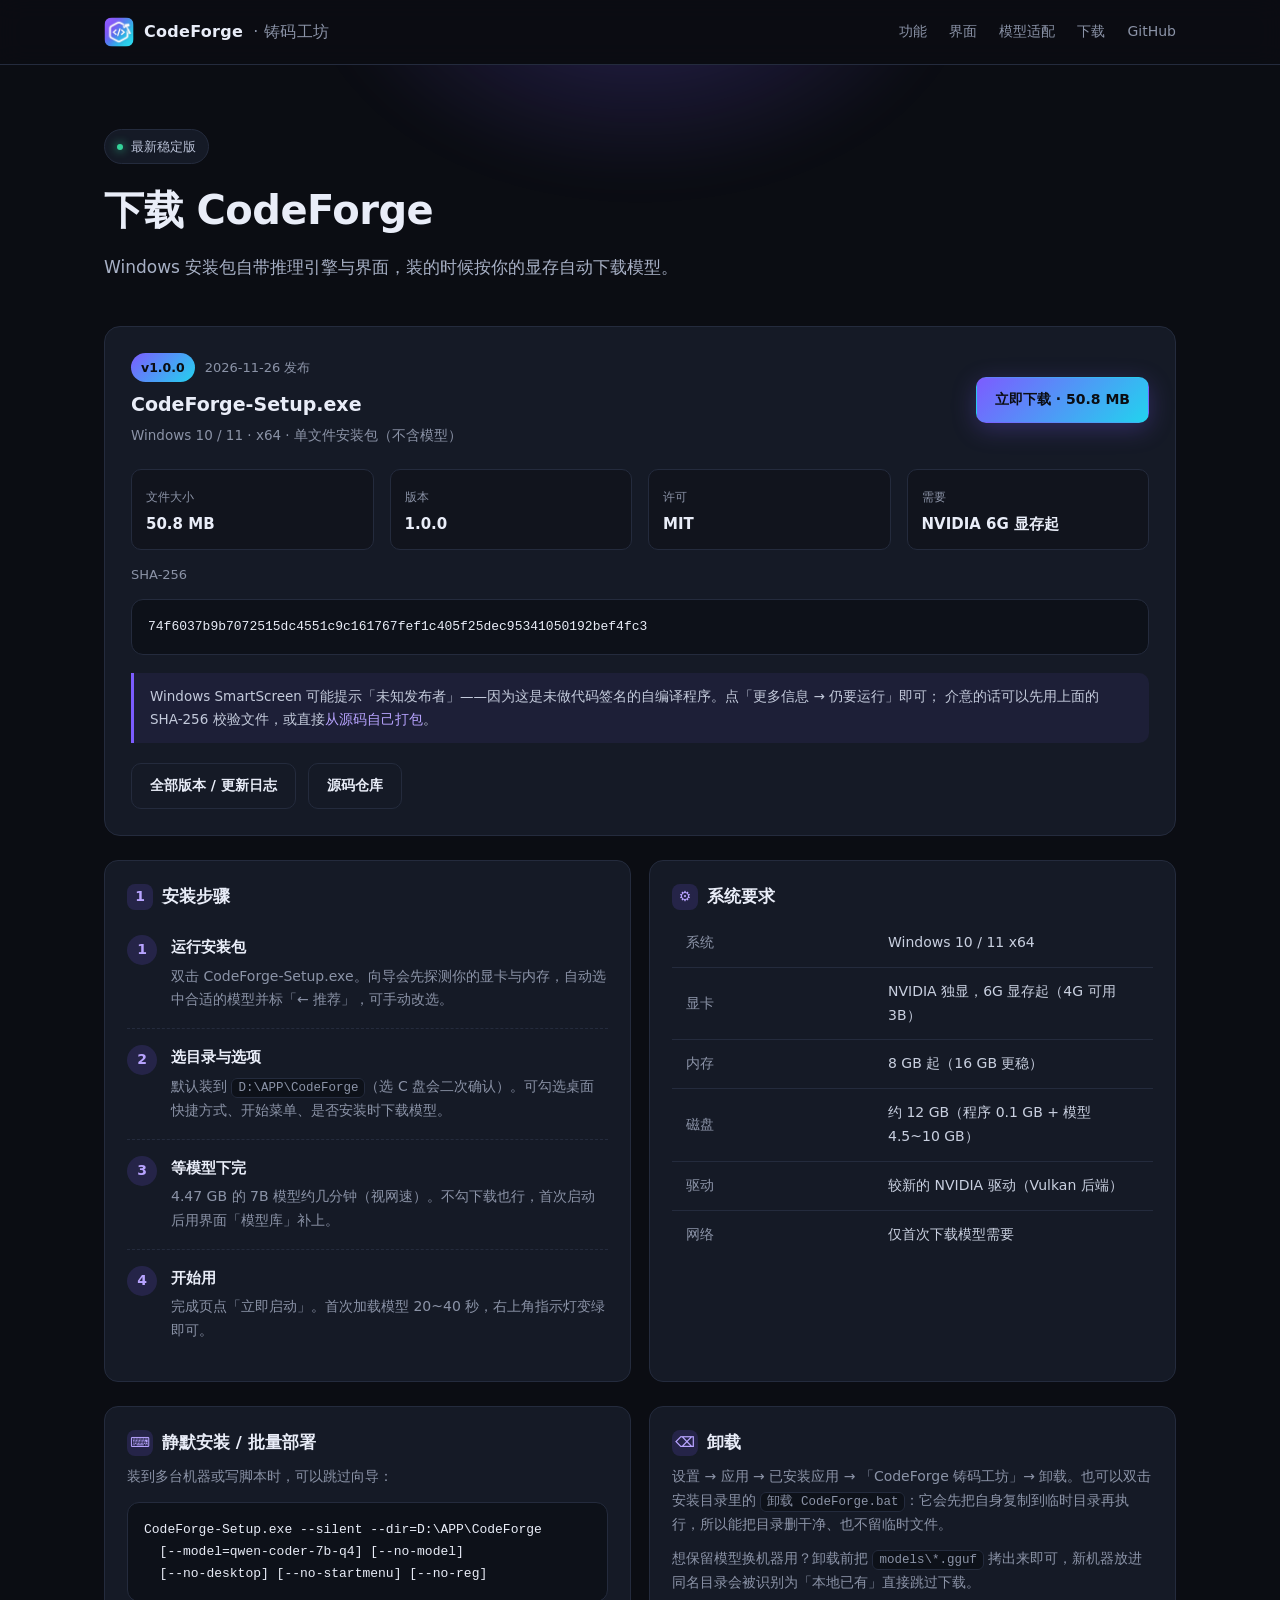
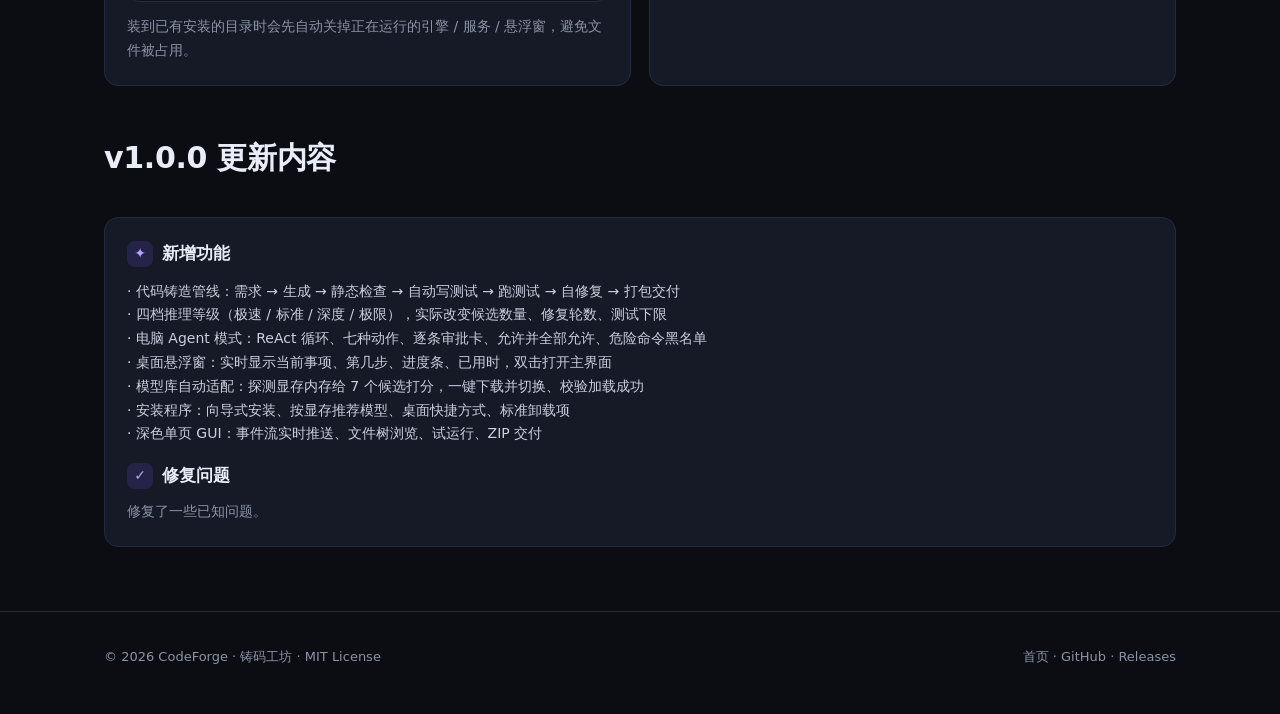
==== docs/download.html @ cc65943a "feat: CodeForge 铸码工坊 v1.0.0 — 本地 AI 代码工坊 + 电脑 Agent" ====
<!DOCTYPE html>
<html lang="zh-CN">
<head>
<meta charset="utf-8">
<meta name="viewport" content="width=device-width,initial-scale=1">
<title>下载 CodeForge · 铸码工坊</title>
<meta name="description" content="下载 CodeForge 铸码工坊：完全本地运行的 AI 代码工坊 + 电脑 Agent。Windows 安装包、版本校验值、系统要求与安装步骤。">
<link rel="icon" href="../assets/codeforge.ico">
<link rel="stylesheet" href="style.css">
</head>
<body>

<div class="nav">
  <div class="wrap">
    <a class="brand" href="index.html"><img src="../assets/icon256.png" alt="">CodeForge<span style="color:var(--mut);font-weight:400">· 铸码工坊</span></a>
    <nav>
      <a href="index.html#features">功能</a>
      <a href="index.html#shots">界面</a>
      <a href="index.html#models">模型适配</a>
      <a href="download.html">下载</a>
      <a href="https://github.com/zgs7157/CodeForge" target="_blank" rel="noopener">GitHub</a>
    </nav>
  </div>
</div>

<header class="hero" style="padding:64px 0 34px">
  <div class="wrap">
    <div class="eyebrow"><span class="dot"></span> 最新稳定版</div>
    <h1 style="font-size:clamp(28px,3.6vw,40px)">下载 CodeForge</h1>
    <p class="lead" style="margin-bottom:0">Windows 安装包自带推理引擎与界面，装的时候按你的显存自动下载模型。</p>
  </div>
</header>

<section style="padding-top:10px">
  <div class="wrap">
    <div class="dcard">
      <div class="dhead">
        <div>
          <div style="display:flex;align-items:center;gap:10px;margin-bottom:6px">
            <span class="vtag">v1.0.0</span>
            <span style="color:var(--mut);font-size:13px">2026-11-26 发布</span>
          </div>
          <h3 style="margin:0 0 4px;font-size:19px">CodeForge-Setup.exe</h3>
          <p style="margin:0;color:var(--mut);font-size:13.5px">Windows 10 / 11 · x64 · 单文件安装包（不含模型）</p>
        </div>
        <a class="btn btn-primary" href="https://github.com/zgs7157/CodeForge/releases/latest/download/CodeForge-Setup.exe">立即下载 · 50.8 MB</a>
      </div>

      <div class="kv">
        <div><span>文件大小</span><b>50.8 MB</b></div>
        <div><span>版本</span><b>1.0.0</b></div>
        <div><span>许可</span><b>MIT</b></div>
        <div><span>需要</span><b>NVIDIA 6G 显存起</b></div>
      </div>

      <p style="color:var(--mut);font-size:13px;margin:14px 0 6px">SHA-256</p>
      <pre>74f6037b9b7072515dc4551c9c161767fef1c405f25dec95341050192bef4fc3</pre>

      <div class="note" style="margin-top:18px">
        Windows SmartScreen 可能提示「未知发布者」——因为这是未做代码签名的自编译程序。点「更多信息 → 仍要运行」即可；
        介意的话可以先用上面的 SHA-256 校验文件，或直接<a href="https://github.com/zgs7157/CodeForge" target="_blank" rel="noopener" style="color:#b8a4ff">从源码自己打包</a>。
      </div>

      <div style="display:flex;flex-wrap:wrap;gap:12px;margin-top:20px">
        <a class="btn btn-ghost" href="https://github.com/zgs7157/CodeForge/releases" target="_blank" rel="noopener">全部版本 / 更新日志</a>
        <a class="btn btn-ghost" href="https://github.com/zgs7157/CodeForge" target="_blank" rel="noopener">源码仓库</a>
      </div>
    </div>

    <div class="grid g2" style="margin-top:24px">
      <div class="card">
        <h3><span class="ic">1</span>安装步骤</h3>
        <div class="steps">
          <div class="step"><div class="num">1</div><div><h4>运行安装包</h4><p>双击 CodeForge-Setup.exe。向导会先探测你的显卡与内存，自动选中合适的模型并标「← 推荐」，可手动改选。</p></div></div>
          <div class="step"><div class="num">2</div><div><h4>选目录与选项</h4><p>默认装到 <code class="inl">D:\APP\CodeForge</code>（选 C 盘会二次确认）。可勾选桌面快捷方式、开始菜单、是否安装时下载模型。</p></div></div>
          <div class="step"><div class="num">3</div><div><h4>等模型下完</h4><p>4.47 GB 的 7B 模型约几分钟（视网速）。不勾下载也行，首次启动后用界面「模型库」补上。</p></div></div>
          <div class="step"><div class="num">4</div><div><h4>开始用</h4><p>完成页点「立即启动」。首次加载模型 20~40 秒，右上角指示灯变绿即可。</p></div></div>
        </div>
      </div>

      <div class="card">
        <h3><span class="ic">⚙</span>系统要求</h3>
        <table style="margin-top:6px">
          <tbody>
            <tr><td style="width:42%;color:var(--mut)">系统</td><td>Windows 10 / 11 x64</td></tr>
            <tr><td style="color:var(--mut)">显卡</td><td>NVIDIA 独显，6G 显存起（4G 可用 3B）</td></tr>
            <tr><td style="color:var(--mut)">内存</td><td>8 GB 起（16 GB 更稳）</td></tr>
            <tr><td style="color:var(--mut)">磁盘</td><td>约 12 GB（程序 0.1 GB + 模型 4.5~10 GB）</td></tr>
            <tr><td style="color:var(--mut)">驱动</td><td>较新的 NVIDIA 驱动（Vulkan 后端）</td></tr>
            <tr><td style="color:var(--mut)">网络</td><td>仅首次下载模型需要</td></tr>
          </tbody>
        </table>
      </div>
    </div>

    <div class="grid g2" style="margin-top:24px">
      <div class="card">
        <h3><span class="ic">⌨</span>静默安装 / 批量部署</h3>
        <p style="margin-bottom:10px">装到多台机器或写脚本时，可以跳过向导：</p>
        <pre>CodeForge-Setup.exe --silent --dir=D:\APP\CodeForge
  [--model=qwen-coder-7b-q4] [--no-model]
  [--no-desktop] [--no-startmenu] [--no-reg]</pre>
        <p style="margin:10px 0 0">装到已有安装的目录时会先自动关掉正在运行的引擎 / 服务 / 悬浮窗，避免文件被占用。</p>
      </div>
      <div class="card">
        <h3><span class="ic">⌫</span>卸载</h3>
        <p>设置 → 应用 → 已安装应用 → 「CodeForge 铸码工坊」→ 卸载。也可以双击安装目录里的 <code class="inl">卸载 CodeForge.bat</code>：它会先把自身复制到临时目录再执行，所以能把目录删干净、也不留临时文件。</p>
        <p style="margin-top:10px">想保留模型换机器用？卸载前把 <code class="inl">models\*.gguf</code> 拷出来即可，新机器放进同名目录会被识别为「本地已有」直接跳过下载。</p>
      </div>
    </div>

    <div class="sec-head" style="margin-top:46px">
      <h2>v1.0.0 更新内容</h2>
    </div>
    <div class="card">
      <h3 style="margin-bottom:12px"><span class="ic">✦</span>新增功能</h3>
      <p style="color:#c9d0e0">
        · 代码铸造管线：需求 → 生成 → 静态检查 → 自动写测试 → 跑测试 → 自修复 → 打包交付<br>
        · 四档推理等级（极速 / 标准 / 深度 / 极限），实际改变候选数量、修复轮数、测试下限<br>
        · 电脑 Agent 模式：ReAct 循环、七种动作、逐条审批卡、允许并全部允许、危险命令黑名单<br>
        · 桌面悬浮窗：实时显示当前事项、第几步、进度条、已用时，双击打开主界面<br>
        · 模型库自动适配：探测显存内存给 7 个候选打分，一键下载并切换、校验加载成功<br>
        · 安装程序：向导式安装、按显存推荐模型、桌面快捷方式、标准卸载项<br>
        · 深色单页 GUI：事件流实时推送、文件树浏览、试运行、ZIP 交付
      </p>
      <h3 style="margin:16px 0 10px"><span class="ic">✓</span>修复问题</h3>
      <p style="color:var(--mut)">修复了一些已知问题。</p>
    </div>
  </div>
</section>

<footer>
  <div class="wrap">
    <div>© 2026 CodeForge · 铸码工坊 · MIT License</div>
    <div>
      <a href="index.html">首页</a> ·
      <a href="https://github.com/zgs7157/CodeForge" target="_blank" rel="noopener">GitHub</a> ·
      <a href="https://github.com/zgs7157/CodeForge/releases" target="_blank" rel="noopener">Releases</a>
    </div>
  </div>
</footer>

</body>
</html>
---- docs/style.css ----
:root{
  --bg:#0b0d13; --bg2:#11141d; --card:#151a26; --card2:#1b2130;
  --fg:#e9edf8; --mut:#8b93a7; --line:#242b3d;
  --acc:#7c5cff; --acc2:#22d3ee; --ok:#34d399;
  --grad:linear-gradient(135deg,#7c5cff 0%,#22d3ee 100%);
}
*{box-sizing:border-box}
html{scroll-behavior:smooth}
body{
  margin:0;background:var(--bg);color:var(--fg);
  font-family:"Microsoft YaHei UI","PingFang SC","Segoe UI",system-ui,sans-serif;
  line-height:1.7;-webkit-font-smoothing:antialiased;
}
a{color:inherit;text-decoration:none}
.wrap{max-width:1120px;margin:0 auto;padding:0 24px}

/* nav */
.nav{position:sticky;top:0;z-index:50;backdrop-filter:blur(12px);
  background:rgba(11,13,19,.82);border-bottom:1px solid var(--line)}
.nav .wrap{display:flex;align-items:center;gap:28px;height:64px}
.brand{display:flex;align-items:center;gap:10px;font-weight:700;letter-spacing:.3px}
.brand img{width:30px;height:30px;border-radius:8px}
.nav nav{display:flex;gap:22px;margin-left:auto;font-size:14px;color:var(--mut)}
.nav nav a:hover{color:var(--fg)}
.btn{display:inline-flex;align-items:center;gap:8px;padding:10px 18px;border-radius:10px;
  font-size:14px;font-weight:600;border:1px solid transparent;cursor:pointer;transition:.18s}
.btn-primary{background:var(--grad);color:#0b0d13;box-shadow:0 6px 24px rgba(124,92,255,.28)}
.btn-primary:hover{transform:translateY(-1px);box-shadow:0 10px 30px rgba(124,92,255,.38)}
.btn-ghost{border-color:var(--line);color:var(--fg);background:var(--card)}
.btn-ghost:hover{border-color:#3a4560;background:var(--card2)}

/* hero */
.hero{padding:86px 0 64px;position:relative;overflow:hidden}
.hero:before{content:"";position:absolute;inset:-40% 20% auto 20%;height:520px;
  background:radial-gradient(60% 60% at 50% 0%,rgba(124,92,255,.28),transparent 70%);filter:blur(20px)}
.hero .wrap{position:relative}
.eyebrow{display:inline-flex;align-items:center;gap:8px;font-size:12.5px;color:#b9c1d6;
  border:1px solid var(--line);background:var(--card);padding:6px 12px;border-radius:999px;margin-bottom:22px}
.dot{width:6px;height:6px;border-radius:50%;background:var(--ok);box-shadow:0 0 10px var(--ok)}
h1{font-size:clamp(30px,4.6vw,52px);line-height:1.22;margin:0 0 18px;letter-spacing:-.5px}
h1 em{font-style:normal;background:var(--grad);-webkit-background-clip:text;background-clip:text;color:transparent}
.lead{color:#a8b1c6;font-size:17px;max-width:760px;margin:0 0 30px}
.cta{display:flex;flex-wrap:wrap;gap:14px;align-items:center}
.meta{color:var(--mut);font-size:13px;margin-top:16px}
.glow{position:absolute;right:-10%;top:10%;width:520px;height:520px;border-radius:50%;
  background:radial-gradient(circle,rgba(34,211,238,.16),transparent 65%);pointer-events:none}

/* chips */
.chips{display:flex;flex-wrap:wrap;gap:10px;margin:34px 0 0}
.chip{font-size:13px;color:#c4cbdd;border:1px solid var(--line);background:var(--bg2);
  padding:6px 12px;border-radius:8px}

/* sections */
section{padding:64px 0}
.sec-head{max-width:720px;margin-bottom:34px}
.sec-head h2{font-size:clamp(22px,3vw,30px);margin:0 0 10px;letter-spacing:-.3px}
.sec-head p{color:var(--mut);margin:0}
.grid{display:grid;gap:18px}
.g3{grid-template-columns:repeat(auto-fit,minmax(260px,1fr))}
.g2{grid-template-columns:repeat(auto-fit,minmax(320px,1fr))}
.card{background:var(--card);border:1px solid var(--line);border-radius:14px;padding:22px;transition:.18s}
.card:hover{border-color:#323c55;transform:translateY(-2px)}
.card h3{margin:0 0 8px;font-size:16.5px;display:flex;align-items:center;gap:9px}
.ic{width:26px;height:26px;border-radius:8px;display:grid;place-items:center;
  background:rgba(124,92,255,.16);color:#b8a4ff;font-size:14px}
.card p{color:var(--mut);font-size:14px;margin:0}

/* shots */
.shots{display:grid;gap:16px;grid-template-columns:repeat(auto-fit,minmax(300px,1fr))}
.shot{border:1px solid var(--line);border-radius:14px;overflow:hidden;background:var(--card);position:relative}
.shot img{display:block;width:100%;height:auto}
.shot span{position:absolute;left:0;right:0;bottom:0;padding:22px 14px 10px;font-size:12.5px;color:#cfd6e6;
  background:linear-gradient(transparent,rgba(9,11,17,.92))}

/* table */
table{width:100%;border-collapse:collapse;font-size:14px;overflow:hidden;border-radius:12px}
th,td{text-align:left;padding:12px 14px;border-bottom:1px solid var(--line)}
th{color:#b9c1d6;background:var(--bg2);font-weight:600;font-size:13px}
td{color:#c9d0e0}
tr:last-child td{border-bottom:none}
.ok{color:var(--ok)}

/* steps */
.steps{counter-reset:s}
.step{display:flex;gap:14px;padding:16px 0;border-bottom:1px dashed var(--line)}
.step:last-child{border:none}
.num{flex:0 0 30px;height:30px;border-radius:50%;background:rgba(124,92,255,.16);color:#b8a4ff;
  display:grid;place-items:center;font-size:14px;font-weight:700}
.step h4{margin:0 0 4px;font-size:15px}
.step p{margin:0;color:var(--mut);font-size:14px}
code,pre{font-family:"Cascadia Code",Consolas,monospace}
pre{background:#0d1119;border:1px solid var(--line);border-radius:12px;padding:16px;overflow:auto;font-size:13px}
code.inl{background:#0d1119;border:1px solid var(--line);padding:2px 6px;border-radius:6px;font-size:12.5px}

/* cta band */
.band{background:linear-gradient(135deg,rgba(124,92,255,.14),rgba(34,211,238,.10));
  border:1px solid var(--line);border-radius:18px;padding:36px 30px;display:flex;flex-wrap:wrap;
  gap:22px;align-items:center;justify-content:space-between}
.band h2{margin:0 0 6px;font-size:24px}
.band p{margin:0;color:var(--mut);font-size:14px}

/* faq */
.faq{border:1px solid var(--line);border-radius:14px;background:var(--card);padding:8px 22px}
.qa{padding:18px 0;border-bottom:1px solid var(--line)}
.qa:last-child{border:none}
.qa h4{margin:0 0 6px;font-size:15px}
.qa p{margin:0;color:var(--mut);font-size:14px}

footer{border-top:1px solid var(--line);padding:34px 0 46px;color:var(--mut);font-size:13px}
footer .wrap{display:flex;flex-wrap:wrap;gap:16px;justify-content:space-between;align-items:center}
footer a:hover{color:var(--fg)}

/* download page */
.dcard{background:var(--card);border:1px solid var(--line);border-radius:16px;padding:26px}
.dhead{display:flex;flex-wrap:wrap;gap:14px;align-items:center;justify-content:space-between}
.vtag{font-size:12.5px;color:#0b0d13;background:var(--grad);padding:4px 10px;border-radius:999px;font-weight:700}
.kv{display:grid;grid-template-columns:repeat(auto-fit,minmax(150px,1fr));gap:16px;margin:22px 0 8px}
.kv div{background:var(--bg2);border:1px solid var(--line);border-radius:10px;padding:12px 14px}
.kv b{display:block;font-size:15px;margin-top:2px}
.kv span{font-size:12px;color:var(--mut)}
.note{border-left:3px solid var(--acc);background:rgba(124,92,255,.08);padding:12px 16px;
  border-radius:0 10px 10px 0;color:#c3cadb;font-size:13.5px}
@media(max-width:720px){
  .nav nav{display:none}
  .hero{padding:56px 0 40px}
  section{padding:44px 0}
}
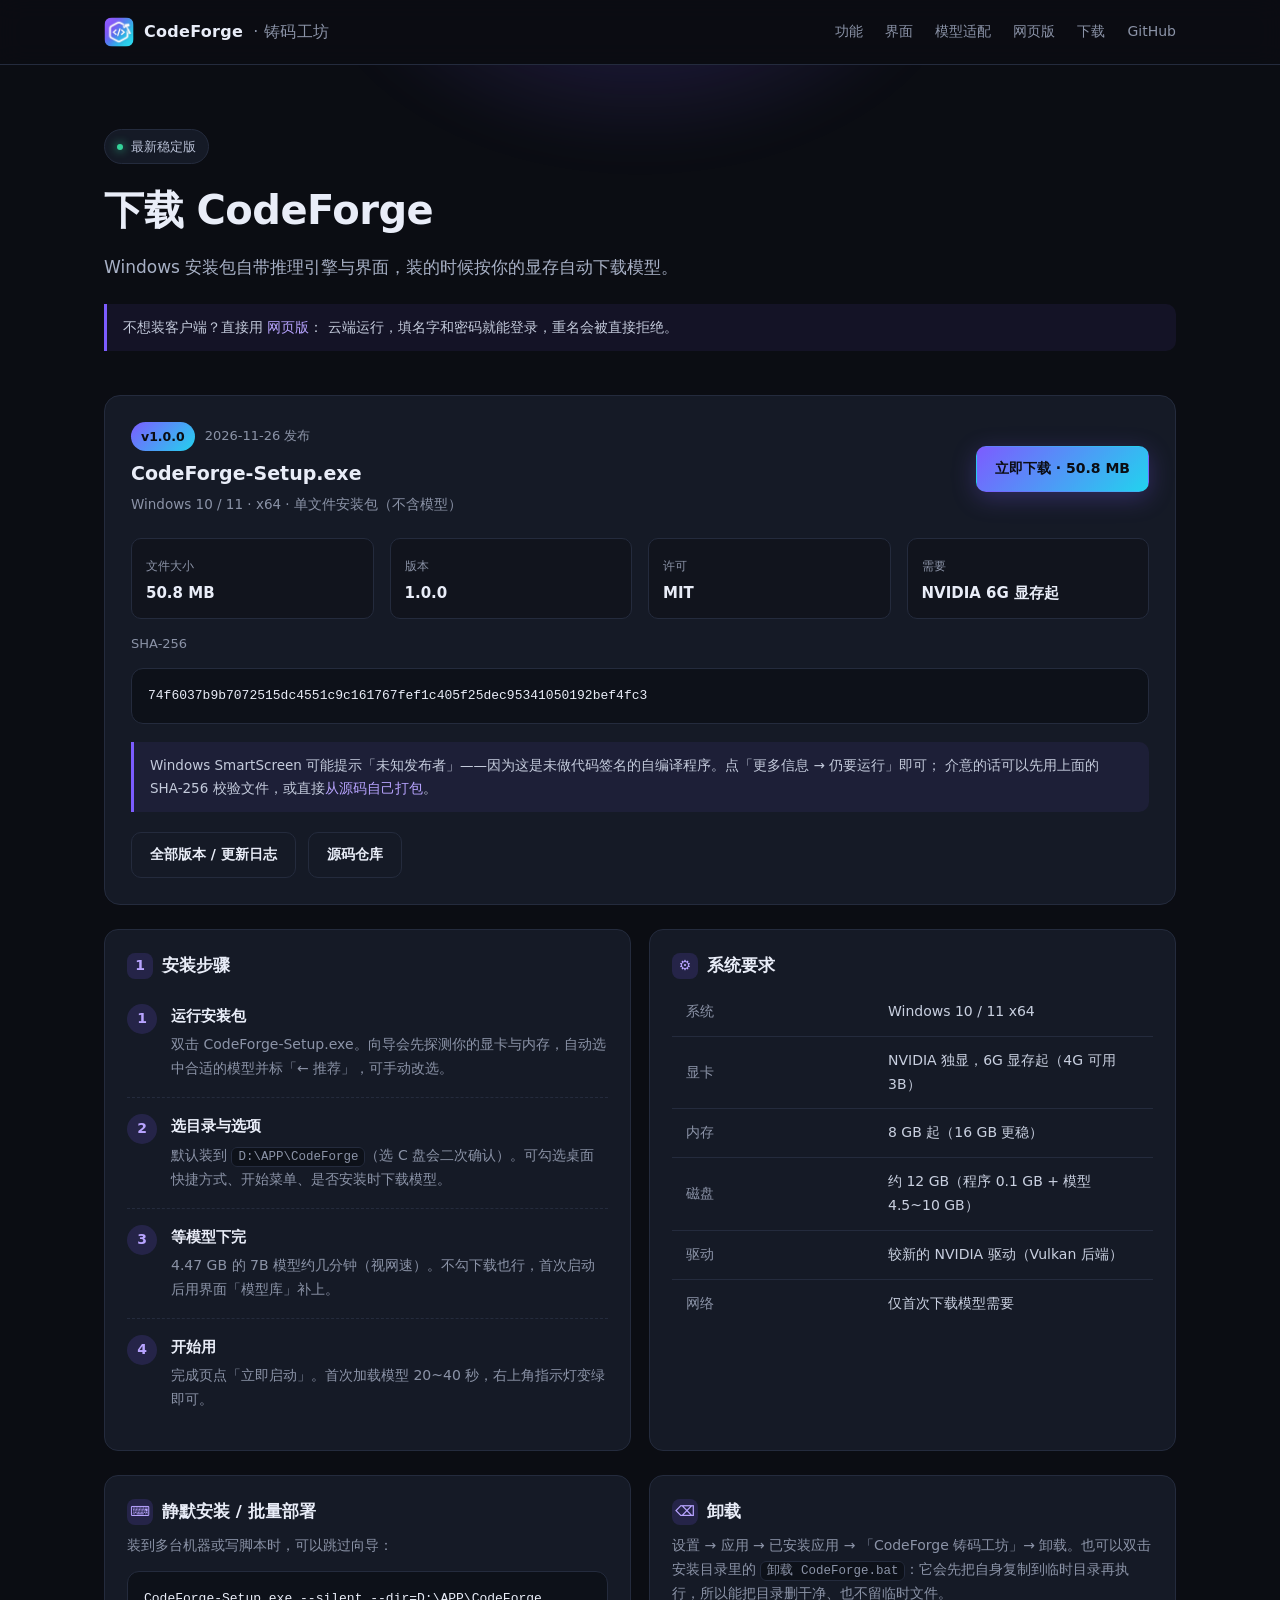
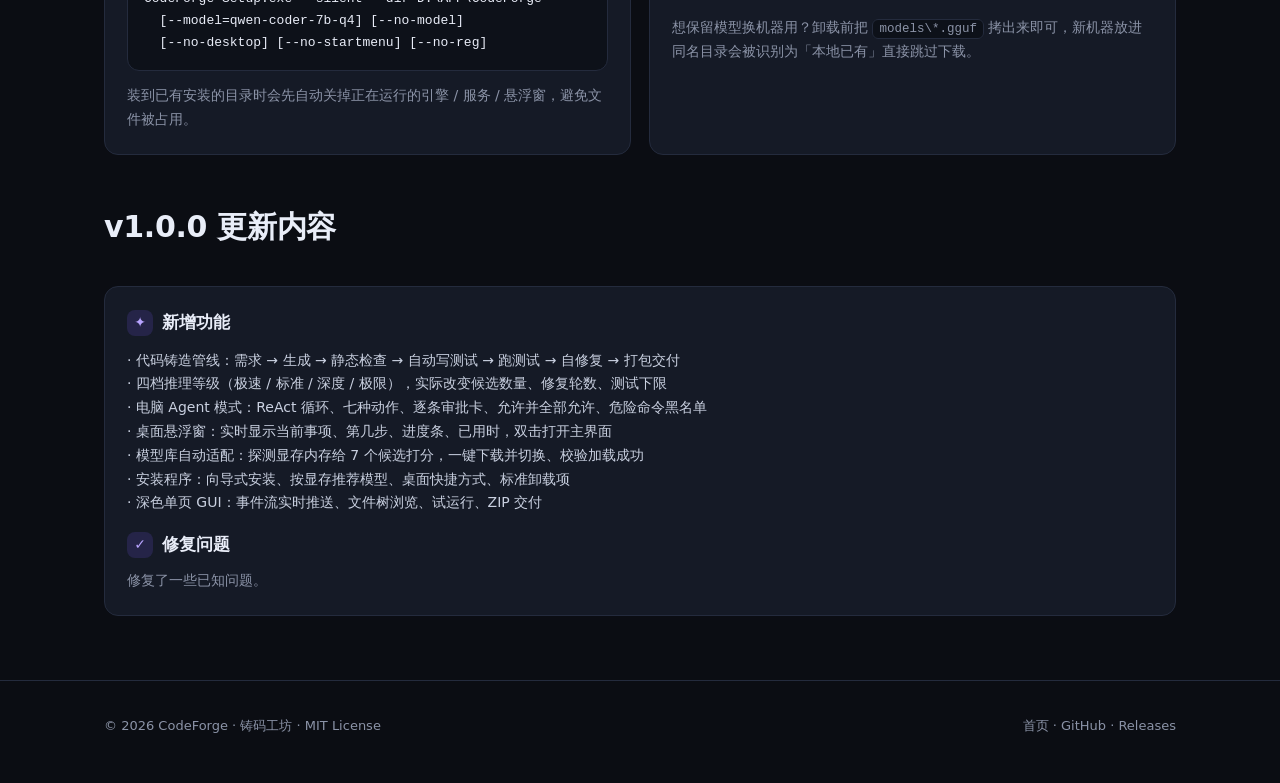
==== commit 1350a8b5: "feat(docs): 官网新增「前往网页版」入口，正文与下载页补齐网页版说明" ====
--- a/docs/download.html
+++ b/docs/download.html
@@ -5,18 +5,19 @@
 <meta name="viewport" content="width=device-width,initial-scale=1">
 <title>下载 CodeForge · 铸码工坊</title>
 <meta name="description" content="下载 CodeForge 铸码工坊：完全本地运行的 AI 代码工坊 + 电脑 Agent。Windows 安装包、版本校验值、系统要求与安装步骤。">
-<link rel="icon" href="../assets/codeforge.ico">
+<link rel="icon" href="assets/codeforge.ico">
 <link rel="stylesheet" href="style.css">
 </head>
 <body>
 
 <div class="nav">
   <div class="wrap">
-    <a class="brand" href="index.html"><img src="../assets/icon256.png" alt="">CodeForge<span style="color:var(--mut);font-weight:400">· 铸码工坊</span></a>
+    <a class="brand" href="index.html"><img src="assets/icon256.png" alt="">CodeForge<span style="color:var(--mut);font-weight:400"> · 铸码工坊</span></a>
     <nav>
       <a href="index.html#features">功能</a>
       <a href="index.html#shots">界面</a>
       <a href="index.html#models">模型适配</a>
+      <a href="https://4mkp9kkvkdfeh.doubaoapps.com/app/app_17ju6y5tx97" target="_blank" rel="noopener">网页版</a>
       <a href="download.html">下载</a>
       <a href="https://github.com/zgs7157/CodeForge" target="_blank" rel="noopener">GitHub</a>
     </nav>
@@ -28,6 +29,9 @@
     <div class="eyebrow"><span class="dot"></span> 最新稳定版</div>
     <h1 style="font-size:clamp(28px,3.6vw,40px)">下载 CodeForge</h1>
     <p class="lead" style="margin-bottom:0">Windows 安装包自带推理引擎与界面，装的时候按你的显存自动下载模型。</p>
+    <div class="note" style="margin-top:22px">
+      不想装客户端？直接用 <a href="https://4mkp9kkvkdfeh.doubaoapps.com/app/app_17ju6y5tx97" target="_blank" rel="noopener" style="color:#b8a4ff">网页版</a>：
+      云端运行，填名字和密码就能登录，重名会被直接拒绝。</div>
   </div>
 </header>
 
@@ -140,5 +144,18 @@
   </div>
 </footer>
 
+
+<!-- 访问统计：填入 Cloudflare Web Analytics 的 token 后自动生效，留空则完全不加载 -->
+<script>
+(function(){
+  var CF_TOKEN = "9b53cad0095b46e289840c5963dbe399";
+  if (!CF_TOKEN) return;
+  var s = document.createElement('script');
+  s.defer = true;
+  s.src = 'https://static.cloudflareinsights.com/beacon.min.js';
+  s.setAttribute('data-cf-beacon', '{"token":"' + CF_TOKEN + '"}');
+  document.head.appendChild(s);
+})();
+</script>
 </body>
 </html>
